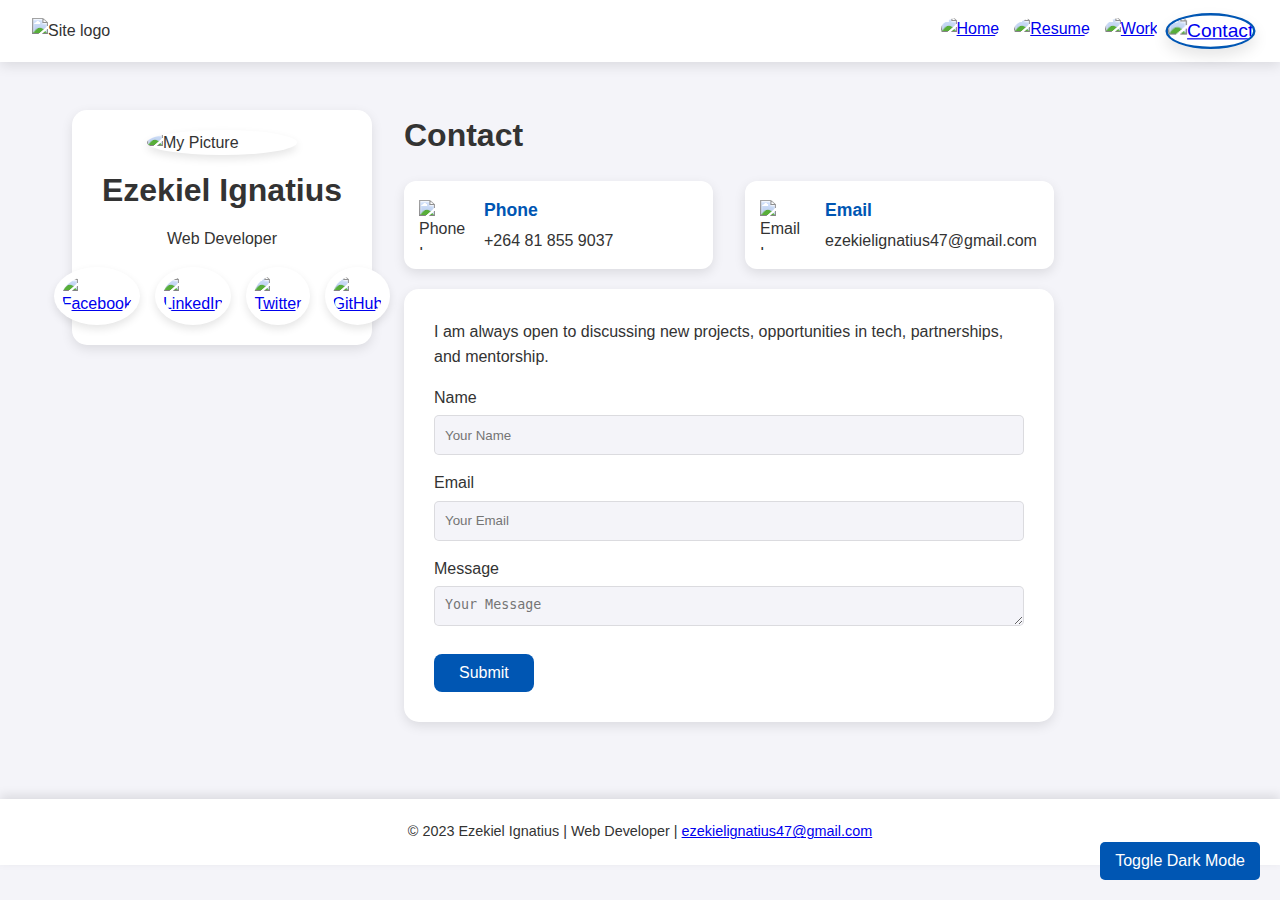
==== Contact.html @ 1bc5032c "first commit" ====
<!DOCTYPE html>
<html lang="en">
<head>
    <meta charset="UTF-8">
    <meta name="viewport" content="width=device-width, initial-scale=1.0">
    <title>Contact</title>
    <style>
        /* Theme Variables */
        :root {
            --bg-color: #f4f4f9;
            --text-color: #333;
            --header-bg: #ffffff;
            --primary-color: #0056b3;
            --secondary-color: #003a80;
            --highlight-color: rgba(0, 0, 0, 0.1);
            --icon-bg: #ffffff;
        }

        [data-theme="dark"] {
            --bg-color: #1c1c1c;
            --text-color: #e0e0e0;
            --header-bg: #2a2a2a;
            --primary-color: #3399ff;
            --secondary-color: #1a73e8;
            --highlight-color: rgba(255, 255, 255, 0.1);
            --icon-bg: #333333;
        }

        /* General Reset */
        * {
            margin: 0;
            padding: 0;
            box-sizing: border-box;
        }

        body {
            background-color: var(--bg-color);
            color: var(--text-color);
            font-family: 'Segoe UI', Tahoma, sans-serif;
            line-height: 1.6;
            overflow-x: hidden;
            scroll-behavior: smooth;
            transition: background-color 0.3s ease, color 0.3s ease;
        }

        /* Header */
        header {
            background-color: var(--header-bg);
            color: var(--text-color);
            padding: 1em 2em;
            box-shadow: 0 4px 12px var(--highlight-color);
            display: flex;
            justify-content: space-between;
            align-items: center;
            position: sticky;
            top: 0;
            z-index: 10;
        }

        nav ul {
            display: flex;
            gap: 15px;
            list-style: none;
        }

        nav ul li a img {
            width: 60px;
            height: 60px;
            border-radius: 50%;
            transition: transform 0.3s ease, box-shadow 0.3s ease;
        }

        nav ul li.active a img {
            border: 2px solid var(--primary-color);
            transform: scale(1.2);
            box-shadow: 0 6px 12px var(--highlight-color);
        }

        nav ul li a img:hover {
            transform: scale(1.1);
            box-shadow: 0 4px 8px var(--highlight-color);
        }

        /* Main Layout */
        main {
            display: flex;
            gap: 2em;
            padding: 3em 2em;
            max-width: 1200px;
            margin: 0 auto;
            flex-wrap: wrap;
            align-items: flex-start;
        }

        /* Sidebar */
        aside {
            background-color: var(--header-bg);
            color: var(--text-color);
            flex: 1;
            max-width: 300px;
            display: flex;
            flex-direction: column;
            align-items: center;
            padding: 20px;
            border-radius: 15px;
            box-shadow: 0 4px 12px var(--highlight-color);
        }

        .profilePic {
            border-radius: 50%;
            width: 150px;
            box-shadow: 0 4px 8px var(--highlight-color);
            transition: transform 0.3s ease, box-shadow 0.3s ease;
        }

        .profilePic:hover {
            transform: scale(1.05);
            box-shadow: 0 6px 12px var(--highlight-color);
        }

        .myName, .myOccupation {
            margin-top: 10px;
            text-align: center;
        }

        .socialM {
            display: flex;
            gap: 15px;
            justify-content: center;
            margin-top: 15px;
        }

        .sM a img {
            width: 40px;
            background-color: var(--icon-bg);
            padding: 8px;
            border-radius: 50%;
            box-shadow: 0 4px 8px var(--highlight-color);
            transition: transform 0.3s ease, background-color 0.3s ease, box-shadow 0.3s ease;
        }

        .sM a img:hover {
            transform: scale(1.15);
            box-shadow: 0 6px 12px var(--highlight-color);
        }

        /* Contact Information */
        .columns {
            display: flex;
            flex-wrap: wrap;
            justify-content: space-between;
            margin: 20px 0;
        }

        .columns .phone, .columns .email {
            background-color: var(--header-bg);
            padding: 15px;
            border-radius: 10px;
            text-align: center;
            box-shadow: 0 4px 8px var(--highlight-color);
            transition: transform 0.3s ease, box-shadow 0.3s ease;
            width: 48%;
        }

        .columns .phone:hover, .columns .email:hover {
            transform: translateY(-5px);
            box-shadow: 0 6px 12px var(--highlight-color);
        }

        .description {
            font-weight: bold;
            font-size: 1.1em;
            margin-top: 8px;
        }

        /* Contact Columns */
.contact-columns {
    display: flex;
    gap: 2em;
    justify-content: space-between;
    margin: 20px 0;
}

.contact-item {
    display: flex;
    align-items: center;
    background-color: var(--header-bg);
    padding: 15px;
    border-radius: 12px;
    box-shadow: 0 4px 12px var(--highlight-color);
    transition: transform 0.3s ease, box-shadow 0.3s ease;
    flex: 1;
    max-width: 48%;
}

.contact-item:hover {
    transform: translateY(-5px);
    box-shadow: 0 8px 16px var(--highlight-color);
}

.contact-icon {
    width: 50px;
    height: 50px;
    margin-right: 15px;
    transition: transform 0.3s ease;
}

.contact-item:hover .contact-icon {
    transform: scale(1.1);
}

.contact-info h3 {
    font-size: 1.1em;
    color: var(--primary-color);
    margin-bottom: 4px;
}

.contact-description {
    font-size: 1em;
    color: var(--text-color);
    margin: 0;
}


        /* Form Styling */
        .form-container {
            background-color: var(--header-bg);
            padding: 30px;
            border-radius: 15px;
            box-shadow: 0 4px 12px var(--highlight-color);
            max-width: 650px;
            margin: 0 auto;
        }

        .form-label {
            font-size: 1em;
            color: var(--text-color);
            display: block;
            margin-top: 15px;
        }

        .form-input {
            width: 100%;
            height: 40px;
            border: 1px solid var(--highlight-color);
            border-radius: 5px;
            padding: 10px;
            margin-top: 5px;
            background-color: var(--bg-color);
            color: var(--text-color);
            transition: border-color 0.3s ease;
        }

        .form-input:focus {
            outline: none;
            border-color: var(--primary-color);
        }

        .submit {
            background-color: var(--primary-color);
            color: #ffffff;
            padding: 10px 25px;
            border-radius: 8px;
            border: none;
            cursor: pointer;
            font-size: 1em;
            margin-top: 20px;
            transition: background-color 0.3s ease;
        }

        .submit:hover {
            background-color: var(--secondary-color);
        }

        /* Responsive Design */
        @media only screen and (max-width: 768px) {
            .columns {
                flex-direction: column;
            }

            .columns .phone, .columns .email {
                width: 100%;
                margin: 10px 0;
            }
        }

        /* Dark Mode Toggle Button */
        #theme-toggle {
            position: fixed;
            bottom: 20px;
            right: 20px;
            padding: 10px 15px;
            background-color: var(--primary-color);
            color: #ffffff;
            border: none;
            border-radius: 5px;
            font-size: 1em;
            cursor: pointer;
            transition: background-color 0.3s ease, transform 0.3s ease;
        }

        #theme-toggle:hover {
            background-color: var(--secondary-color);
            transform: scale(1.05);
        }

        /* Footer */
        footer {
            background-color: var(--header-bg);
            color: var(--text-color);
            text-align: center;
            padding: 1.5em 0;
            box-shadow: 0 -4px 10px var(--highlight-color);
            font-size: 0.9em;
            margin-top: 2em;
        }
    </style>
</head>
<body>
    <header>
        <div class="heading">
            <img class="headLogo" src="images/Logo.png" alt="Site logo">
        </div>
        <nav>
            <ul>
                <li><a href="Landing.html"><img src="images/HomeCard.png" alt="Home"></a></li>
                <li><a href="Resume.html"><img src="images/ResumeCard.png" alt="Resume"></a></li>
                <li><a href="Work.html"><img src="images/WorkCard.png" alt="Work"></a></li>
                <li><a href="Contact.html"><img src="images/ContactCard.png" alt="Contact"></a></li>
            </ul>
        </nav>
    </header>
    <main>
        <aside>
            <img src="images/ProfilePic.jpeg" alt="My Picture" class="profilePic">
            <h1 class="myName">Ezekiel Ignatius</h1>
            <p class="myOccupation">Web Developer</p>
            <div class="socialM">
                <div class="sM"><a href="https://facebook.com"><img src="images/Facebook.png" alt="Facebook"></a></div>
                <div class="sM"><a href="https://linkedin.com"><img src="images/Linkedin.png" alt="LinkedIn"></a></div>
                <div class="sM"><a href="https://twitter.com"><img src="images/Twitter.png" alt="Twitter"></a></div>
                <div class="sM"><a href="https://github.com"><img src="images/Github.png" alt="GitHub"></a></div>
            </div>
        </aside>
        <article>
            <h1 class="title">Contact</h1>
            <section class="contact-columns">
                <div class="contact-item phone">
                    <img src="images/Phone.png" alt="Phone Icon" class="contact-icon">
                    <div class="contact-info">
                        <h3>Phone</h3>
                        <p class="contact-description">+264 81 855 9037</p>
                    </div>
                </div>
                <div class="contact-item email">
                    <img src="images/Email.png" alt="Email Icon" class="contact-icon">
                    <div class="contact-info">
                        <h3>Email</h3>
                        <p class="contact-description">ezekielignatius47@gmail.com</p>
                    </div>
                </div>
            </section>
            
            <div class="form-container">
                <p>I am always open to discussing new projects, opportunities in tech, partnerships, and mentorship.</p>
                <form name="contactForm" action="/submit-form" method="POST" onsubmit="return validateForm()">
                    <label class="form-label">Name</label>
                    <input class="form-input" type="text" name="first_name" placeholder="Your Name">
                    
                    <label class="form-label">Email</label>
                    <input class="form-input" type="email" name="email" placeholder="Your Email">
                    
                    <label class="form-label">Message</label>
                    <textarea class="form-input" name="message" rows="4" placeholder="Your Message"></textarea>
                    
                    <input class="submit" type="submit" value="Submit">
                </form>
            </div>
        </article>
    </main>
    <footer>
        <p>© 2023 Ezekiel Ignatius | Web Developer | <a href="mailto:ezekielignatius47@gmail.com">ezekielignatius47@gmail.com</a></p>
    </footer>
    <button id="theme-toggle">Toggle Dark Mode</button>
    </script>
    <!-- Link to the external JavaScript file -->
    <script src="script.js"></script>
</body>
</html>
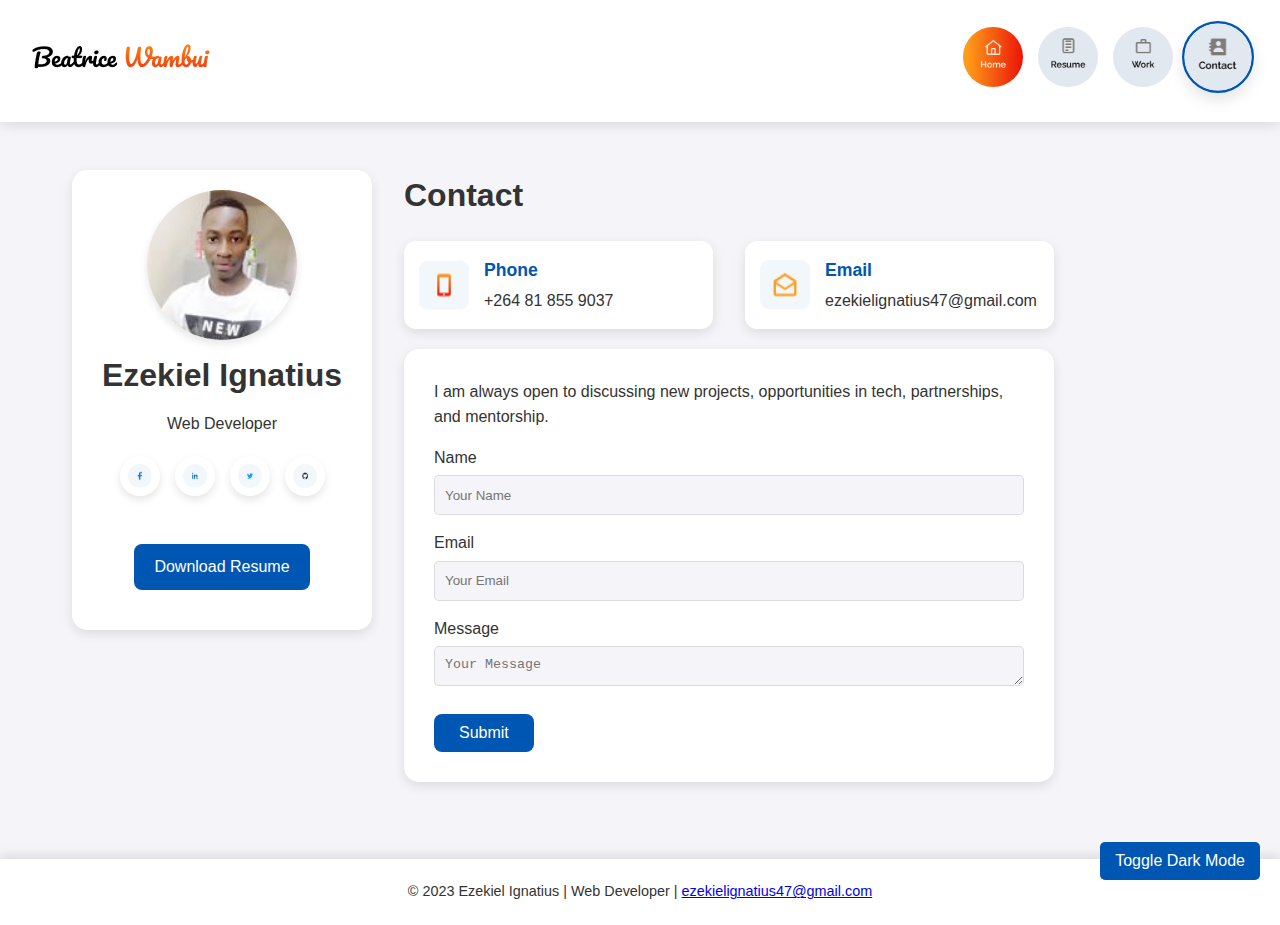
==== commit f6381c48: "add files" ====
--- a/Contact.html
+++ b/Contact.html
@@ -123,15 +123,19 @@
             text-align: center;
         }
 
-        .socialM {
+        /* Social Media & Contact Info */
+        .socialM, .contactInfo {
             display: flex;
             gap: 15px;
             justify-content: center;
-            margin-top: 15px;
-        }
-
-        .sM a img {
+            align-items: center;
+            margin: 20px 0;
+        }
+
+        .sM a img,
+        .contactInfo img {
             width: 40px;
+            height: 40px;
             background-color: var(--icon-bg);
             padding: 8px;
             border-radius: 50%;
@@ -139,9 +143,31 @@
             transition: transform 0.3s ease, background-color 0.3s ease, box-shadow 0.3s ease;
         }
 
-        .sM a img:hover {
+        .sM a img:hover,
+        .contactInfo img:hover {
             transform: scale(1.15);
             box-shadow: 0 6px 12px var(--highlight-color);
+        }
+
+        /* Download Resume Button Styling */
+        .contactInfo .download-btn {
+            background-color: var(--primary-color);
+            color: #ffffff;
+            padding: 10px 20px;
+            border-radius: 8px;
+            font-size: 1em;
+            text-align: center;
+            text-decoration: none;
+            cursor: pointer;
+            display: inline-flex;
+            align-items: center;
+            justify-content: center;
+            transition: background-color 0.3s ease, transform 0.3s ease;
+        }
+
+        .contactInfo .download-btn:hover {
+            background-color: var(--secondary-color);
+            transform: scale(1.05);
         }
 
         /* Contact Information */
@@ -270,6 +296,15 @@
 
         .submit:hover {
             background-color: var(--secondary-color);
+        }
+
+        /* Success Message Styling */
+        .success-message {
+            display: none;
+            color: green;
+            font-size: 1.2em;
+            margin-top: 20px;
+            text-align: center;
         }
 
         /* Responsive Design */
@@ -323,10 +358,10 @@
         </div>
         <nav>
             <ul>
-                <li><a href="Landing.html"><img src="images/HomeCard.png" alt="Home"></a></li>
+                <li><a href="index.html"><img src="images/HomeCard.png" alt="Home"></a></li>
                 <li><a href="Resume.html"><img src="images/ResumeCard.png" alt="Resume"></a></li>
-                <li><a href="Work.html"><img src="images/WorkCard.png" alt="Work"></a></li>
-                <li><a href="Contact.html"><img src="images/ContactCard.png" alt="Contact"></a></li>
+                <li><a href="Work.html"><img src="images/workcard.png" alt="Work"></a></li>
+                <li><a href="Contact.html"><img src="images/contactcard.png" alt="Contact"></a></li>
             </ul>
         </nav>
     </header>
@@ -336,10 +371,15 @@
             <h1 class="myName">Ezekiel Ignatius</h1>
             <p class="myOccupation">Web Developer</p>
             <div class="socialM">
-                <div class="sM"><a href="https://facebook.com"><img src="images/Facebook.png" alt="Facebook"></a></div>
-                <div class="sM"><a href="https://linkedin.com"><img src="images/Linkedin.png" alt="LinkedIn"></a></div>
-                <div class="sM"><a href="https://twitter.com"><img src="images/Twitter.png" alt="Twitter"></a></div>
-                <div class="sM"><a href="https://github.com"><img src="images/Github.png" alt="GitHub"></a></div>
+                <div class="sM"><a href="https://www.facebook.com/profile.php?id=61563338813147"><img src="images/Facebook.png" alt="Facebook"></a></div>
+                <div class="sM"><a href="https://www.linkedin.com/in/ezekiel-ignatius-75b4001a2/"><img src="images/Linkedin.png" alt="LinkedIn"></a></div>
+                <div class="sM"><a href="https://x.com/Zeke_Ez_"><img src="images/Twitter.png" alt="Twitter"></a></div>
+                <div class="sM"><a href="https://github.com/Zeke121"><img src="images/Github.png" alt="GitHub"></a></div>
+            </div>
+            <div class="contactInfo">
+                <a href="https://drive.google.com/file/d/1HEKoHiBUEoCL4EdyY1bCPBMJ9dfXUutj/view?usp=sharing" target="_blank" download="Ezekiel_Ignatius_Resume.pdf" class="download-btn">
+                    Download Resume
+                </a>
             </div>
         </aside>
         <article>
@@ -363,19 +403,21 @@
             
             <div class="form-container">
                 <p>I am always open to discussing new projects, opportunities in tech, partnerships, and mentorship.</p>
-                <form name="contactForm" action="/submit-form" method="POST" onsubmit="return validateForm()">
+                <form name="contactForm" onsubmit="return showSuccessMessage()">
                     <label class="form-label">Name</label>
-                    <input class="form-input" type="text" name="first_name" placeholder="Your Name">
+                    <input class="form-input" type="text" name="first_name" placeholder="Your Name" required>
                     
                     <label class="form-label">Email</label>
-                    <input class="form-input" type="email" name="email" placeholder="Your Email">
+                    <input class="form-input" type="email" name="email" placeholder="Your Email" required>
                     
                     <label class="form-label">Message</label>
-                    <textarea class="form-input" name="message" rows="4" placeholder="Your Message"></textarea>
+                    <textarea class="form-input" name="message" rows="4" placeholder="Your Message" required></textarea>
                     
                     <input class="submit" type="submit" value="Submit">
                 </form>
             </div>
+             <!-- Success Message -->
+             <p id="success-message" class="success-message">Successfully submitted!</p>
         </article>
     </main>
     <footer>
@@ -385,5 +427,13 @@
     </script>
     <!-- Link to the external JavaScript file -->
     <script src="script.js"></script>
+    <script>
+        function showSuccessMessage() {
+            event.preventDefault(); // Prevents form from submitting normally
+            document.getElementById("success-message").style.display = "block";
+            document.contactForm.reset(); // Clears the form fields
+            return false; // Prevents page reload
+        }
+    </script>
 </body>
 </html>
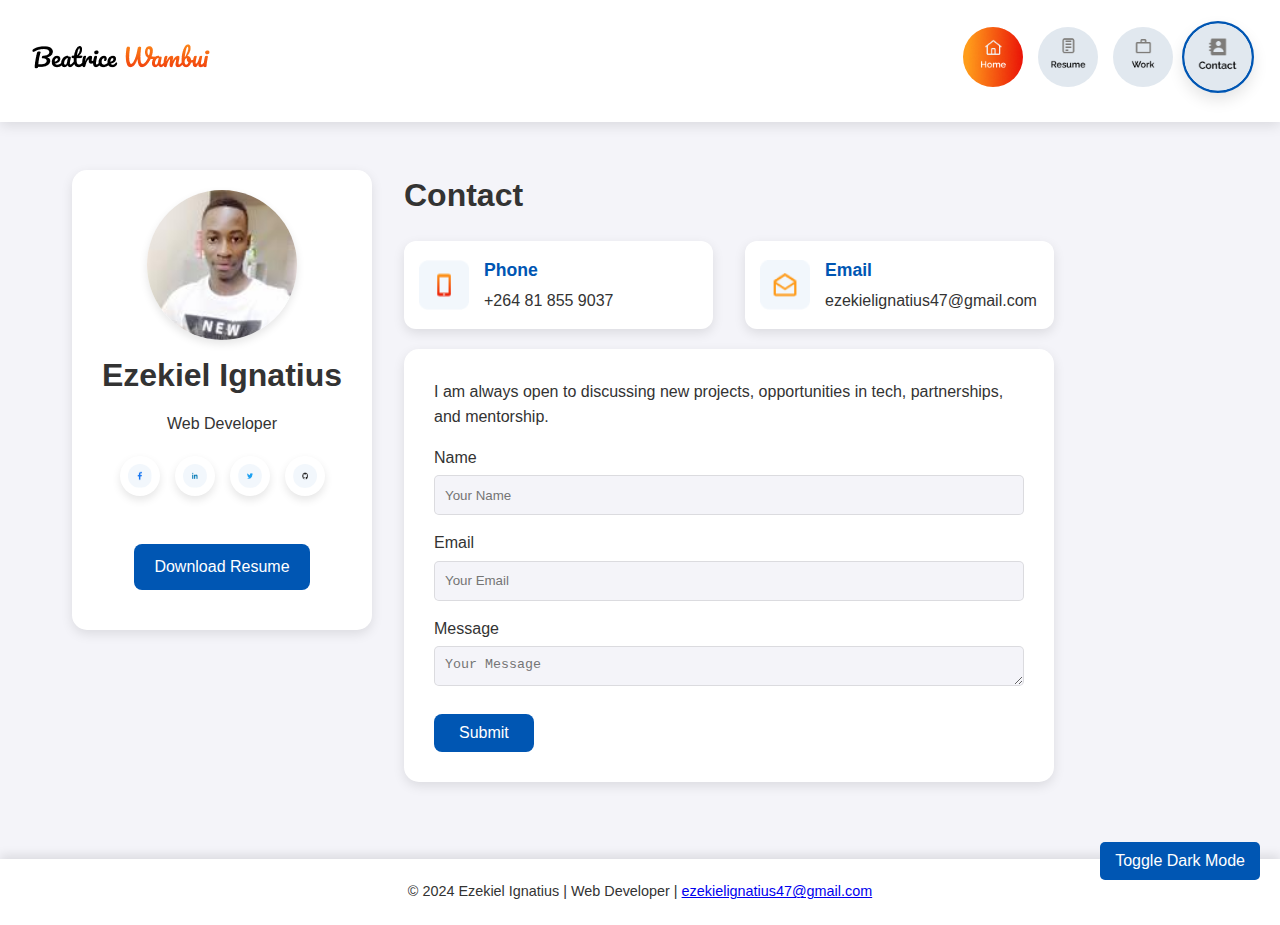
==== commit 6349c11c: "updated code" ====
--- a/Contact.html
+++ b/Contact.html
@@ -377,7 +377,7 @@
                 <div class="sM"><a href="https://github.com/Zeke121"><img src="images/Github.png" alt="GitHub"></a></div>
             </div>
             <div class="contactInfo">
-                <a href="https://drive.google.com/file/d/1HEKoHiBUEoCL4EdyY1bCPBMJ9dfXUutj/view?usp=sharing" target="_blank" download="Ezekiel_Ignatius_Resume.pdf" class="download-btn">
+                <a href="https://drive.google.com/file/d/1itZphWxBsKdGundoCp7lb-PylagiDLwt/view?usp=sharing" target="_blank" download="Ezekiel_Ignatius_Resume.pdf" class="download-btn">
                     Download Resume
                 </a>
             </div>
@@ -421,7 +421,7 @@
         </article>
     </main>
     <footer>
-        <p>© 2023 Ezekiel Ignatius | Web Developer | <a href="mailto:ezekielignatius47@gmail.com">ezekielignatius47@gmail.com</a></p>
+        <p>© 2024 Ezekiel Ignatius | Web Developer | <a href="mailto:ezekielignatius47@gmail.com">ezekielignatius47@gmail.com</a></p>
     </footer>
     <button id="theme-toggle">Toggle Dark Mode</button>
     </script>
